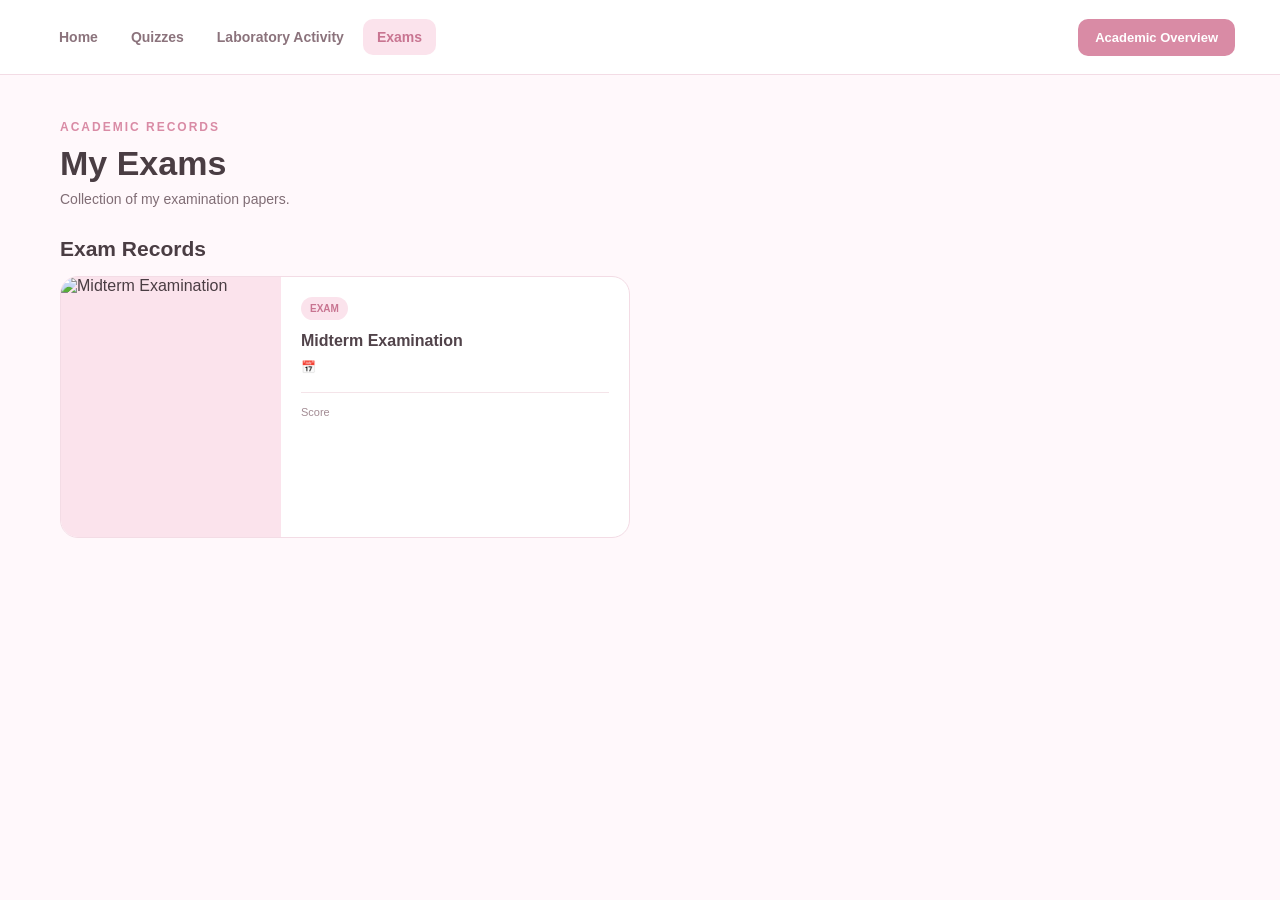
==== exams.html @ 0c2eef89 "Add files via upload" ====
<!DOCTYPE html>
<html lang="en">

<head>

    <meta charset="UTF-8">

    <meta name="viewport"
          content="width=device-width, initial-scale=1.0">

    <title>My Portfolio - Exams</title>

    <link rel="stylesheet" href="style.css">

</head>

<body>

    <!-- HEADER -->
    <header class="header">

        <nav class="navigation">

            <a href="index.html" class="nav-link">
                Home
            </a>

            <a href="quizzes.html" class="nav-link">
                Quizzes
            </a>

            <a href="laboratory.html" class="nav-link">
                Laboratory Activity
            </a>

            <a href="exams.html" class="nav-link active">
                Exams
            </a>

        </nav>


        <a href="overview.html" class="overview-button">
             Academic Overview
        </a>

    </header>


    <!-- MAIN -->
    <main>

        <section class="page-header">

            <p class="welcome-label">
                ACADEMIC RECORDS
            </p>

            <h1>
                My Exams
            </h1>

            <p>
                Collection of my examination papers.
            </p>

        </section>


        <!-- EXAM RECORDS -->

        <section>

            <div class="section-heading">

                <h2>
                    Exam Records
                </h2>

            </div>


            <div class="record-grid">


                <!-- EXAM 1 -->

                <div class="record-card">

                    <div class="record-image">

                        <img src="exam1.jpg"
                             alt="Midterm Examination">

                    </div>


                    <div class="record-info">

                        <span class="record-tag">
                            EXAM
                        </span>

                        <h3>
                            Midterm Examination
                        </h3>

                        <p class="record-date">
                            📅 
                        </p>


                        <div class="score-row">

                            <small>
                                Score
                            </small>

                            <strong>
                                
                            </strong>

                        </div>

                    </div>

                </div>

            </div>

        </section>

    </main>

</body>

</html>
---- style.css ----
* {
    margin: 0;
    padding: 0;
    box-sizing: border-box;
    font-family: Arial, Helvetica, sans-serif;
}

body {
    background: #fff8fb;
    color: #4a3d43;
}

/* ================= HEADER ================= */

.header {
    width: 100%;
    min-height: 75px;
    background: #ffffff;
    border-bottom: 1px solid #f3dce5;

    display: flex;
    align-items: center;

    padding: 0 45px;

    position: sticky;
    top: 0;
    z-index: 100;
}

/* ================= LOGO ================= */

.logo {
    font-size: 21px;
    font-weight: 800;
    margin-right: 45px;
    white-space: nowrap;
}

.logo span {
    color: #d98ba5;
}

/* ================= NAVIGATION ================= */

.navigation {
    display: flex;
    align-items: center;
    gap: 5px;
}

.nav-link {
    text-decoration: none;
    color: #8b737c;

    font-size: 14px;
    font-weight: 600;

    padding: 10px 14px;
    border-radius: 10px;

    transition: 0.2s;
}

.nav-link:hover {
    background: #fff0f5;
    color: #c87591;
}

.nav-link.active {
    background: #fbe3ec;
    color: #c87591;
}

/* ================= DASHBOARD ================= */

.overview-button {
    margin-left: auto;

    text-decoration: none;

    background: #d98ba5;
    color: #ffffff;

    padding: 11px 17px;

    border-radius: 10px;

    font-size: 13px;
    font-weight: 700;

    transition: 0.2s;
}

.overview-button:hover {
    background: #c87591;
}

.active-overview {
    box-shadow: 0 5px 15px rgba(217, 139, 165, 0.2);
}

/* ================= MAIN ================= */

main {
    max-width: 1250px;
    margin: auto;
    padding: 45px;
}

/* ================= HOME HERO ================= */

.hero-section {
    background: #ffffff;

    border: 1px solid #f3dce5;
    border-radius: 25px;

    padding: 35px;

    display: flex;
    align-items: center;

    gap: 50px;

    min-height: 550px;

    margin-bottom: 40px;
}

/* ================= PROFILE IMAGE ================= */

.hero-image {
    width: 45%;
    height: 480px;

    flex-shrink: 0;

    overflow: hidden;

    border-radius: 20px;

    background: #fbe3ec;
}

.hero-image img {
    width: 100%;
    height: 100%;

    object-fit: cover;

    display: block;
}

/* ================= HERO CONTENT ================= */

.hero-content {
    flex: 1;
}

.welcome-label {
    color: #d98ba5;

    font-size: 12px;
    font-weight: 800;

    letter-spacing: 2px;

    margin-bottom: 10px;
}

.hero-content h1 {
    font-size: 43px;
    line-height: 1.1;

    margin-bottom: 8px;

    color: #4a3d43;
}

.hero-content h3 {
    color: #d98ba5;

    font-size: 17px;
    font-weight: 600;

    margin-bottom: 25px;
}

.about-text {
    color: #806d75;

    font-size: 14px;

    line-height: 1.8;

    margin-bottom: 15px;

    max-width: 600px;
}

/* ================= PERSONAL DETAILS ================= */

.personal-details {
    margin-top: 25px;

    display: flex;
    flex-direction: column;

    gap: 14px;
}

.detail-item {
    display: flex;
    align-items: center;

    gap: 12px;
}

.detail-item > span {
    width: 38px;
    height: 38px;

    display: grid;
    place-items: center;

    background: #fff0f5;

    border-radius: 10px;

    font-size: 17px;
}

.detail-item small {
    display: block;

    color: #a38c94;

    font-size: 11px;

    margin-bottom: 3px;
}

.detail-item strong {
    display: block;

    color: #5b4c53;

    font-size: 13px;

    font-weight: 600;
}

/* ================= ABOUT PORTFOLIO ================= */

.intro-section {
    margin-bottom: 40px;
}

.section-heading {
    margin: 25px 0 15px;
}

.section-heading h2 {
    font-size: 21px;
    color: #4a3d43;
}

.intro-card {
    background: #ffffff;

    border: 1px solid #f3dce5;

    border-radius: 18px;

    padding: 27px;
}

.intro-card p {
    color: #806d75;

    font-size: 14px;

    line-height: 1.8;

    margin-bottom: 12px;
}

.intro-card p:last-child {
    margin-bottom: 0;
}

/* ================= PAGE HEADER ================= */

.page-header {
    margin-bottom: 30px;
}

.page-header h1 {
    font-size: 34px;

    margin-bottom: 8px;

    color: #4a3d43;
}

.page-header > p:last-child {
    color: #806d75;

    font-size: 14px;
}

/* ================= RECORD GRID ================= */

.record-grid {
    display: grid;

    grid-template-columns: repeat(2, 1fr);

    gap: 20px;
}

/* ================= RECORD CARD ================= */

.record-card {
    background: #ffffff;

    border: 1px solid #f3dce5;

    border-radius: 18px;

    overflow: hidden;

    display: flex;

    transition: 0.2s;
}

.record-card:hover {
    transform: translateY(-3px);

    box-shadow: 0 8px 20px rgba(217, 139, 165, 0.12);
}

/* ================= STATIC RECORD IMAGE ================= */

.record-image {
    width: 220px;

    min-height: 260px;

    background: #fbe3ec;

    overflow: hidden;

    flex-shrink: 0;
}

.record-image img {
    width: 100%;
    height: 100%;

    object-fit: cover;

    display: block;
}

/* ================= RECORD INFO ================= */

.record-info {
    padding: 20px;

    flex: 1;
}

.record-tag {
    display: inline-block;

    background: #fbe3ec;

    color: #c87591;

    font-size: 10px;

    font-weight: bold;

    padding: 6px 9px;

    border-radius: 20px;

    margin-bottom: 10px;
}

.record-info h3 {
    font-size: 16px;

    margin-bottom: 8px;

    line-height: 1.4;

    color: #51434a;
}

.record-date {
    color: #9a858d;

    font-size: 12px;

    margin-bottom: 18px;
}

/* ================= SCORE ================= */

.score-row {
    border-top: 1px solid #f4e4e9;

    padding-top: 13px;
}

.score-row small {
    display: block;

    color: #a38c94;

    font-size: 11px;

    margin-bottom: 3px;
}

.score-row strong {
    font-size: 18px;

    color: #d0809c;
}

/* ================= DASHBOARD STATS ================= */

.stats-grid {
    display: grid;

    grid-template-columns: repeat(4, 1fr);

    gap: 18px;

    margin-bottom: 40px;
}

.stat-card {
    background: #ffffff;

    border: 1px solid #f3dce5;

    border-radius: 17px;

    padding: 22px;

    display: flex;

    align-items: center;

    gap: 15px;

    transition: 0.2s;
}

.stat-card:hover {
    transform: translateY(-3px);

    box-shadow: 0 8px 20px rgba(217, 139, 165, 0.1);
}

.stat-icon {
    width: 47px;
    height: 47px;

    background: #fff0f5;

    border-radius: 12px;

    display: grid;
    place-items: center;

    font-size: 21px;
}

.stat-card p {
    color: #8e7981;

    font-size: 12px;

    margin-bottom: 5px;
}

.stat-card h3 {
    font-size: 27px;

    color: #d0809c;
}


/* ================= RECENT ACTIVITIES ================= */

.activity-list {
    background: #ffffff;

    border: 1px solid #f3dce5;

    border-radius: 18px;

    overflow: hidden;
}

.activity-item {
    display: flex;

    align-items: center;

    gap: 15px;

    padding: 19px 22px;

    border-bottom: 1px solid #f4e4e9;
}

.activity-item:last-child {
    border-bottom: none;
}

.activity-icon {
    width: 43px;
    height: 43px;

    border-radius: 11px;

    background: #fff0f5;

    display: grid;
    place-items: center;
}

.activity-item h3 {
    font-size: 14px;

    margin-bottom: 4px;

    color: #51434a;
}

.activity-item p {
    color: #9a858d;

    font-size: 12px;
}

.activity-item > span {
    margin-left: auto;

    color: #a38c94;

    font-size: 12px;
}


/* ================= RESPONSIVE ================= */

@media (max-width: 1050px) {

    .header {
        padding: 0 25px;
    }

    .logo {
        margin-right: 20px;
    }

    .nav-link {
        padding: 9px 9px;
        font-size: 13px;
    }

    main {
        padding: 30px;
    }

    .hero-section {
        gap: 30px;
    }

    .stats-grid {
        grid-template-columns: repeat(2, 1fr);
    }
}

@media (max-width: 800px) {

    .header {
        min-height: 75px;

        flex-wrap: wrap;

        gap: 10px;

        padding: 15px 20px;
    }

    .logo {
        width: 100%;
        margin-right: 0;
    }

    .navigation {
        order: 2;

        overflow-x: auto;

        max-width: 100%;
    }

    .dashboard-button {
        order: 1;

        margin-left: auto;
    }

    .hero-section {
        flex-direction: column;

        align-items: stretch;

        padding: 25px;
    }

    .hero-image {
        width: 100%;
        height: 400px;
    }

    .hero-content h1 {
        font-size: 35px;
    }

    .record-grid {
        grid-template-columns: 1fr;
    }
}

@media (max-width: 550px) {

    main {
        padding: 20px;
    }

    .stats-grid {
        grid-template-columns: 1fr;
    }

    .hero-image {
        height: 330px;
    }

    .hero-content h1 {
        font-size: 29px;
    }

    .record-card {
        flex-direction: column;
    }

    .record-image {
        width: 100%;
        height: 280px;
        min-height: 0;
    }

    .navigation {
        gap: 2px;
    }

    .nav-link {
        padding: 8px;
        font-size: 12px;
    }

    .dashboard-button {
        padding: 9px 12px;
        font-size: 12px;
    }
}
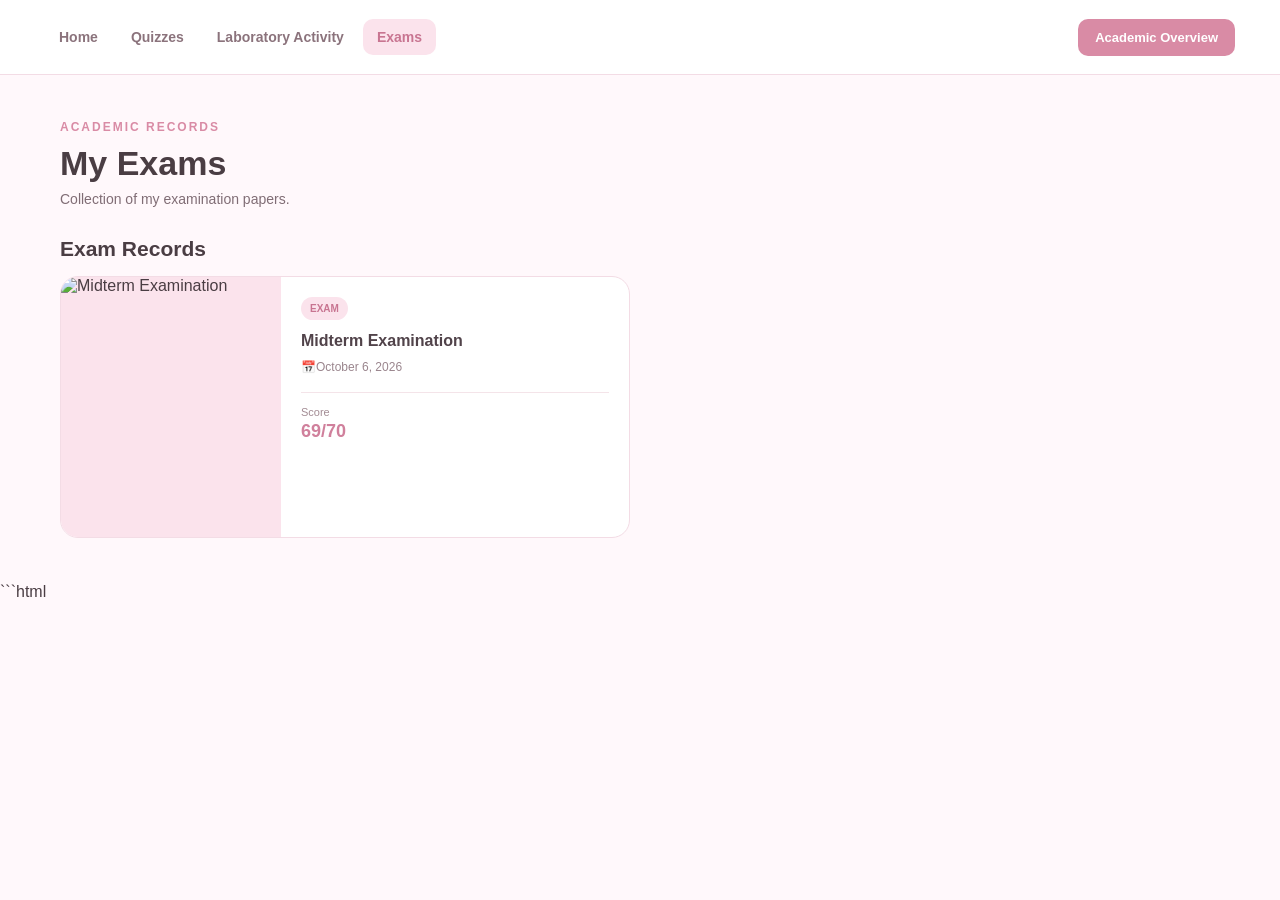
==== commit 9eaf17f7: "Refactor exams.html with updated exam records" ====
--- a/exams.html
+++ b/exams.html
@@ -88,10 +88,9 @@
                 <div class="record-card">
 
                     <div class="record-image">
-
-                        <img src="exam1.jpg"
-                             alt="Midterm Examination">
-
+                        <img src="midterm.jpg"
+                            alt="Midterm Examination"
+                            onclick="openImage(event)">
                     </div>
 
 
@@ -106,7 +105,7 @@
                         </h3>
 
                         <p class="record-date">
-                            📅 
+                            📅October 6, 2026 
                         </p>
 
 
@@ -117,7 +116,7 @@
                             </small>
 
                             <strong>
-                                
+                                69/70
                             </strong>
 
                         </div>
@@ -131,7 +130,46 @@
         </section>
 
     </main>
+```html
+<!-- IMAGE POPUP -->
+<div id="imagePopup"
+     style="display:none; position:fixed; inset:0;
+     background:rgba(0,0,0,0.85); z-index:99999;
+     justify-content:center; align-items:center;
+     padding:20px; box-sizing:border-box;"
+     onclick="closeImage()">
+
+    <button type="button"
+        onclick="event.stopPropagation(); closeImage();"
+        style="position:absolute; top:15px; right:25px;
+        color:white; font-size:38px; background:none;
+        border:none; cursor:pointer;">
+        &times;
+    </button>
+
+    <img id="popupImage" src=""
+         alt="Enlarged examination image"
+         style="max-width:95%; max-height:90%;
+         object-fit:contain;"
+         onclick="event.stopPropagation();">
+</div>
+
+<script>
+function openImage(event) {
+    event.preventDefault();
+    event.stopPropagation();
+
+    document.getElementById("popupImage").src =
+        event.currentTarget.src;
+
+    document.getElementById("imagePopup").style.display = "flex";
+}
+
+function closeImage() {
+    document.getElementById("imagePopup").style.display = "none";
+}
+</script>
 
 </body>
 
-</html>+</html>
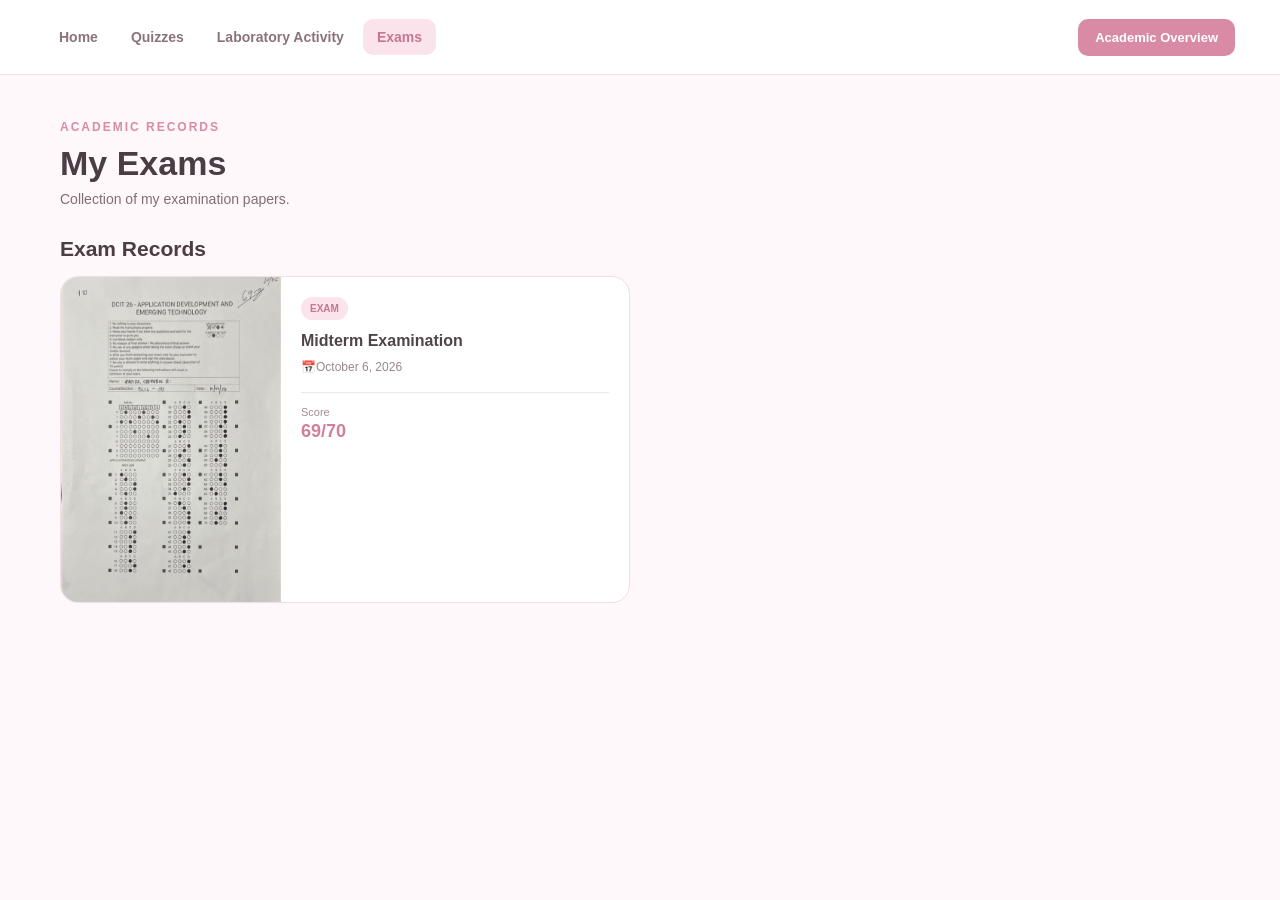
==== commit bdd99176: "Update exams.html" ====
--- a/exams.html
+++ b/exams.html
@@ -130,7 +130,7 @@
         </section>
 
     </main>
-```html
+
 <!-- IMAGE POPUP -->
 <div id="imagePopup"
      style="display:none; position:fixed; inset:0;
--- a/style.css
+++ b/style.css
@@ -685,4 +685,4 @@
         padding: 9px 12px;
         font-size: 12px;
     }
-}+}
